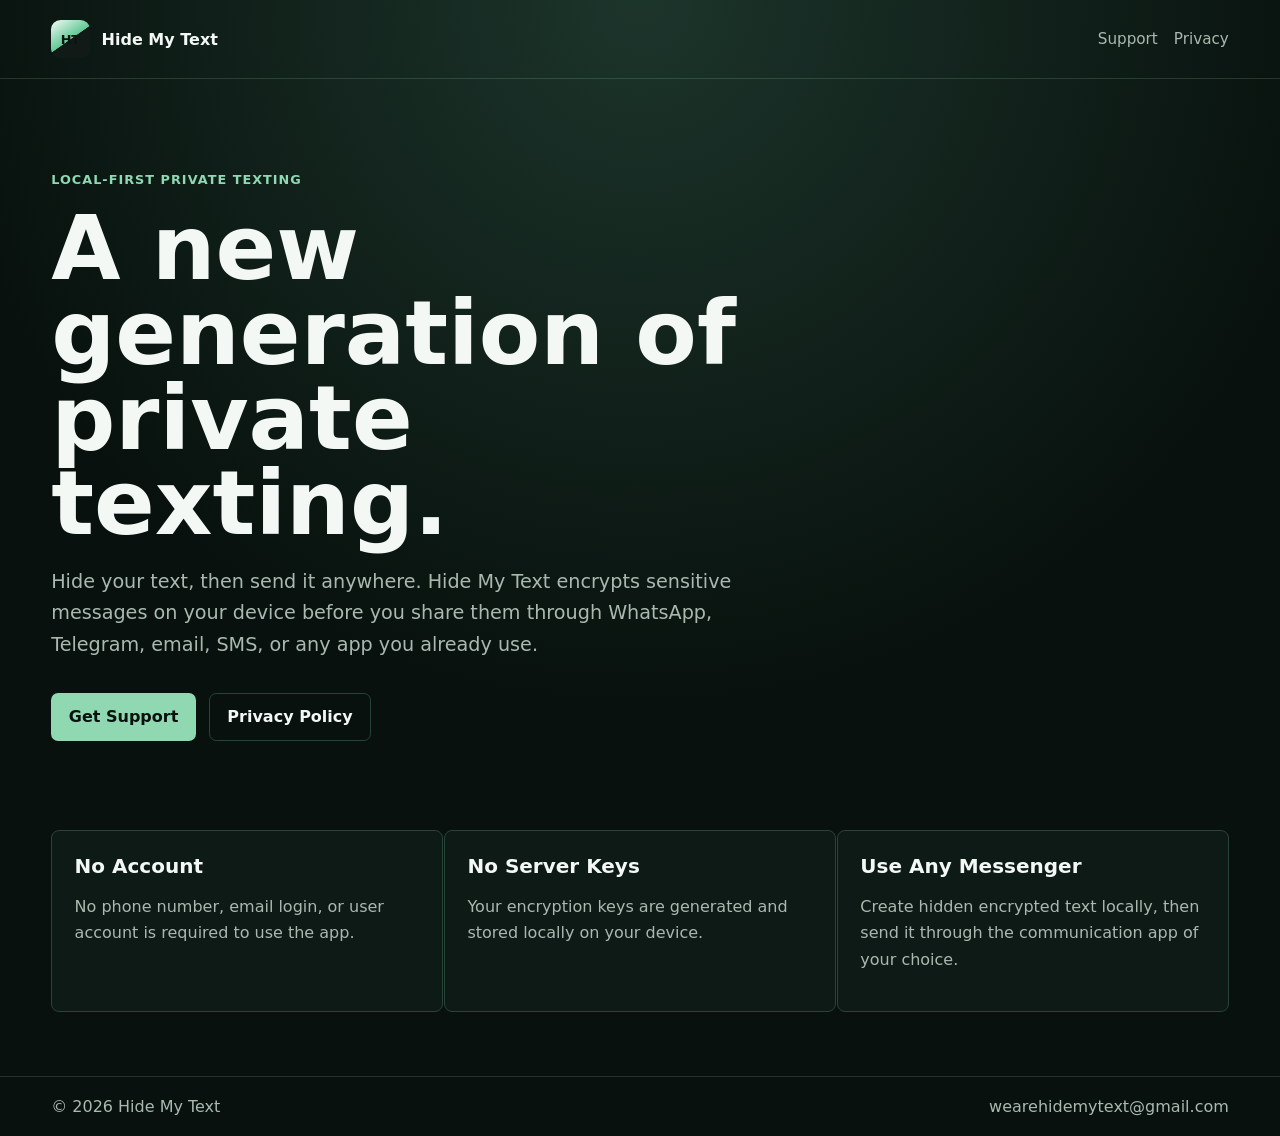
==== index.html @ d315daad "Publish Hide My Text website" ====
<!doctype html>
<html lang="en">
<head>
  <meta charset="utf-8">
  <meta name="viewport" content="width=device-width, initial-scale=1">
  <title>Hide My Text</title>
  <meta name="description" content="Hide My Text helps you encrypt sensitive text locally before sending it through the apps you already use.">
  <link rel="stylesheet" href="styles.css">
</head>
<body>
  <header class="site-header">
    <a class="brand" href="index.html" aria-label="Hide My Text home">
      <span class="brand-mark">HT</span>
      <span>Hide My Text</span>
    </a>
    <nav>
      <a href="support.html">Support</a>
      <a href="privacy.html">Privacy</a>
    </nav>
  </header>

  <main>
    <section class="hero">
      <div>
        <p class="eyebrow">Local-first private texting</p>
        <h1>A new generation of private texting.</h1>
        <p class="lead">Hide your text, then send it anywhere. Hide My Text encrypts sensitive messages on your device before you share them through WhatsApp, Telegram, email, SMS, or any app you already use.</p>
        <div class="actions">
          <a class="button" href="support.html">Get Support</a>
          <a class="button secondary" href="privacy.html">Privacy Policy</a>
        </div>
      </div>
    </section>

    <section class="features" aria-label="Core principles">
      <article>
        <h2>No Account</h2>
        <p>No phone number, email login, or user account is required to use the app.</p>
      </article>
      <article>
        <h2>No Server Keys</h2>
        <p>Your encryption keys are generated and stored locally on your device.</p>
      </article>
      <article>
        <h2>Use Any Messenger</h2>
        <p>Create hidden encrypted text locally, then send it through the communication app of your choice.</p>
      </article>
    </section>
  </main>

  <footer>
    <span>© 2026 Hide My Text</span>
    <a href="mailto:wearehidemytext@gmail.com">wearehidemytext@gmail.com</a>
  </footer>
</body>
</html>
---- styles.css ----
:root {
  color-scheme: dark;
  --bg: #08110d;
  --panel: #101d17;
  --panel-2: #162820;
  --text: #f3f8f5;
  --muted: #a9b9b0;
  --line: #284338;
  --accent: #8fd8b2;
  --accent-strong: #5cc891;
}

* {
  box-sizing: border-box;
}

body {
  margin: 0;
  min-height: 100vh;
  font-family: Inter, ui-sans-serif, system-ui, -apple-system, BlinkMacSystemFont, "Segoe UI", sans-serif;
  background: radial-gradient(circle at 50% 0%, #1c352b 0%, var(--bg) 44rem);
  color: var(--text);
}

a {
  color: inherit;
}

.site-header {
  display: flex;
  align-items: center;
  justify-content: space-between;
  gap: 1rem;
  padding: 1.25rem clamp(1rem, 4vw, 4rem);
  border-bottom: 1px solid rgba(143, 216, 178, 0.18);
}

.brand {
  display: inline-flex;
  align-items: center;
  gap: 0.75rem;
  font-weight: 800;
  text-decoration: none;
}

.brand-mark {
  display: grid;
  width: 2.4rem;
  height: 2.4rem;
  place-items: center;
  border-radius: 0.6rem;
  background: linear-gradient(145deg, #f7fbf8, #61c996 50%, #111a17 51%);
  color: #0b1510;
  font-size: 0.8rem;
  font-weight: 900;
}

nav {
  display: flex;
  gap: 1rem;
  color: var(--muted);
  font-size: 0.95rem;
}

nav a,
footer a {
  text-decoration: none;
}

nav a:hover,
footer a:hover {
  color: var(--accent);
}

.hero {
  display: grid;
  min-height: 70vh;
  align-items: center;
  padding: clamp(3rem, 7vw, 7rem) clamp(1rem, 4vw, 4rem);
}

.hero > div,
.page {
  width: min(960px, 100%);
}

.eyebrow {
  margin: 0 0 1rem;
  color: var(--accent);
  font-weight: 700;
  text-transform: uppercase;
  letter-spacing: 0.08em;
  font-size: 0.8rem;
}

h1 {
  margin: 0;
  max-width: 760px;
  font-size: clamp(2.6rem, 8vw, 5.6rem);
  line-height: 0.95;
  letter-spacing: 0;
}

h2 {
  margin: 0 0 0.75rem;
  font-size: 1.25rem;
}

h3 {
  margin: 1.4rem 0 0.4rem;
  color: var(--accent);
  font-size: 1rem;
}

p {
  line-height: 1.65;
}

.lead {
  max-width: 720px;
  color: var(--muted);
  font-size: 1.2rem;
}

.actions {
  display: flex;
  flex-wrap: wrap;
  gap: 0.8rem;
  margin-top: 2rem;
}

.button {
  display: inline-flex;
  align-items: center;
  min-height: 3rem;
  padding: 0 1.1rem;
  border-radius: 0.45rem;
  background: var(--accent);
  color: #08110d;
  font-weight: 800;
  text-decoration: none;
}

.button.secondary {
  background: transparent;
  color: var(--text);
  border: 1px solid var(--line);
}

.features {
  display: grid;
  grid-template-columns: repeat(3, minmax(0, 1fr));
  gap: 1px;
  padding: 0 clamp(1rem, 4vw, 4rem) 4rem;
}

.features article,
.contact-panel,
.content-list {
  background: rgba(16, 29, 23, 0.86);
  border: 1px solid var(--line);
  border-radius: 0.5rem;
  padding: 1.4rem;
}

.features p,
.content-list p,
.updated {
  color: var(--muted);
}

.page {
  margin: 0 auto;
  padding: clamp(2.5rem, 6vw, 5rem) 1rem;
}

.page h1 {
  font-size: clamp(2.4rem, 6vw, 4.5rem);
  margin-bottom: 1rem;
}

.contact-panel {
  margin: 2rem 0;
}

.contact-panel a {
  color: var(--accent);
  font-weight: 800;
}

.content-list {
  margin-top: 1.5rem;
}

.content-list h2:not(:first-child) {
  margin-top: 2rem;
}

.content-list a {
  color: var(--accent);
}

footer {
  display: flex;
  justify-content: space-between;
  gap: 1rem;
  padding: 1.25rem clamp(1rem, 4vw, 4rem);
  color: var(--muted);
  border-top: 1px solid rgba(143, 216, 178, 0.18);
}

@media (max-width: 720px) {
  .site-header,
  footer {
    align-items: flex-start;
    flex-direction: column;
  }

  .features {
    grid-template-columns: 1fr;
  }
}
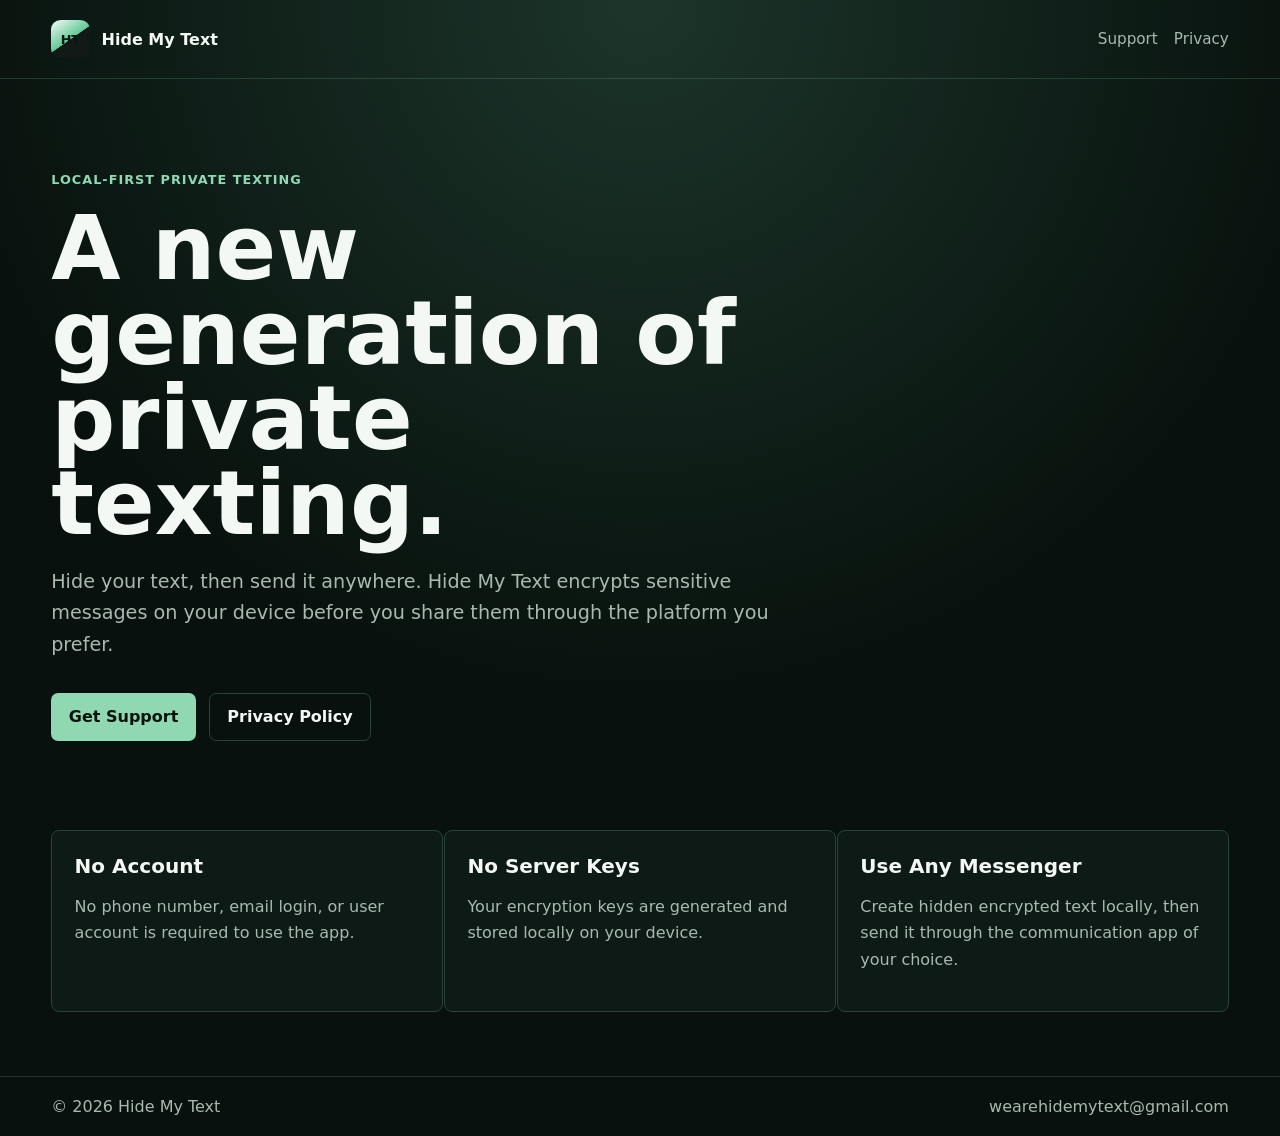
==== commit ef336bcc: "Remove third-party brand mentions from website copy" ====
--- a/index.html
+++ b/index.html
@@ -24,7 +24,7 @@
       <div>
         <p class="eyebrow">Local-first private texting</p>
         <h1>A new generation of private texting.</h1>
-        <p class="lead">Hide your text, then send it anywhere. Hide My Text encrypts sensitive messages on your device before you share them through WhatsApp, Telegram, email, SMS, or any app you already use.</p>
+        <p class="lead">Hide your text, then send it anywhere. Hide My Text encrypts sensitive messages on your device before you share them through the platform you prefer.</p>
         <div class="actions">
           <a class="button" href="support.html">Get Support</a>
           <a class="button secondary" href="privacy.html">Privacy Policy</a>
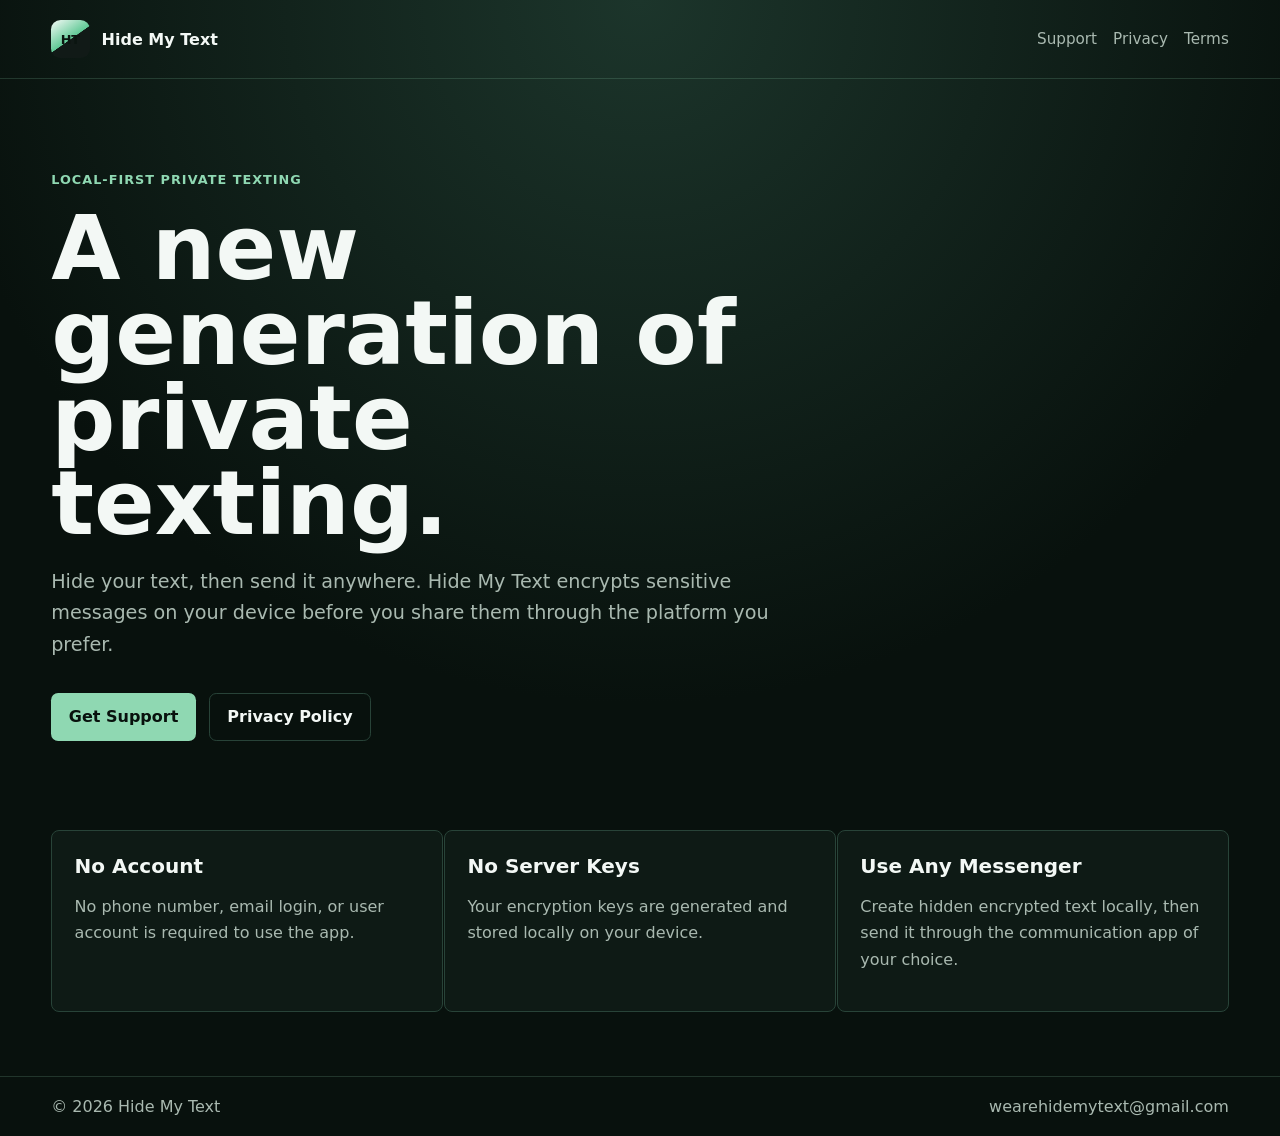
==== commit 5f6c9862: "Add subscription terms page" ====
--- a/index.html
+++ b/index.html
@@ -16,6 +16,7 @@
     <nav>
       <a href="support.html">Support</a>
       <a href="privacy.html">Privacy</a>
+      <a href="terms.html">Terms</a>
     </nav>
   </header>
 
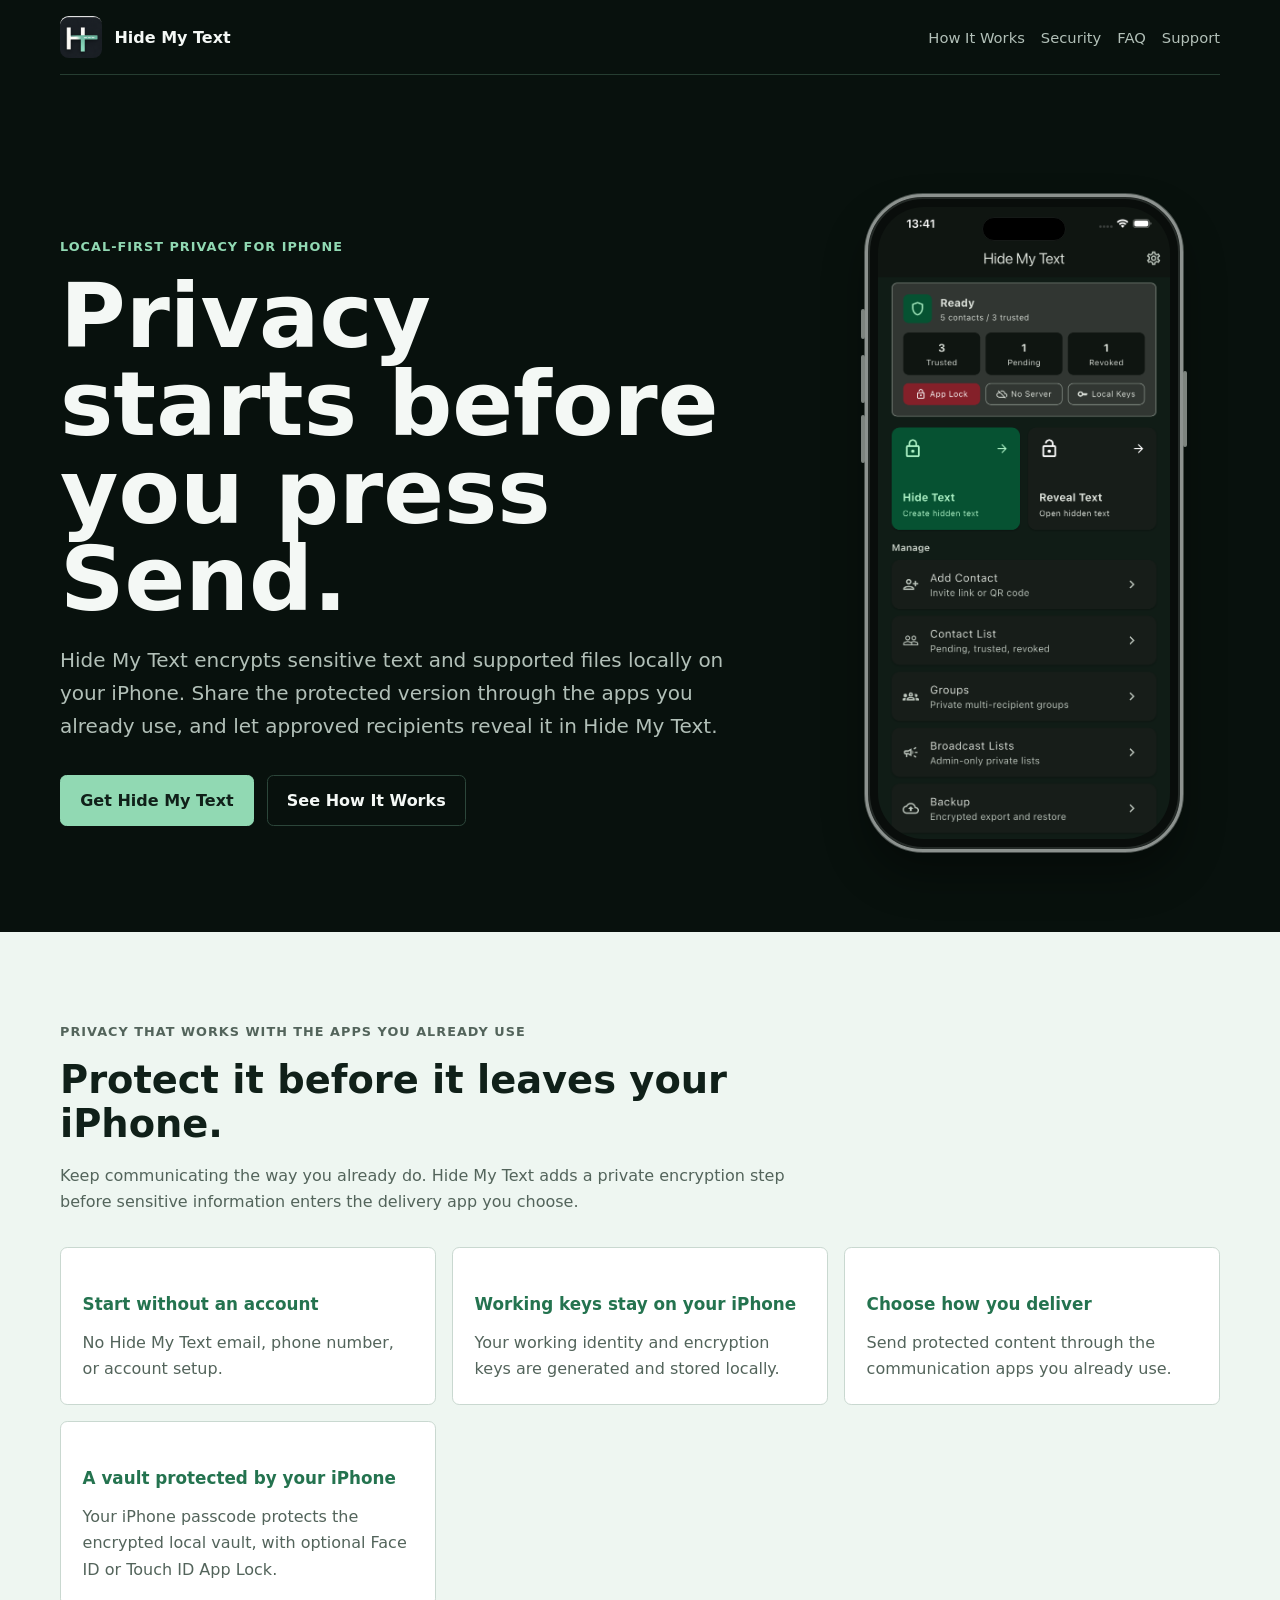
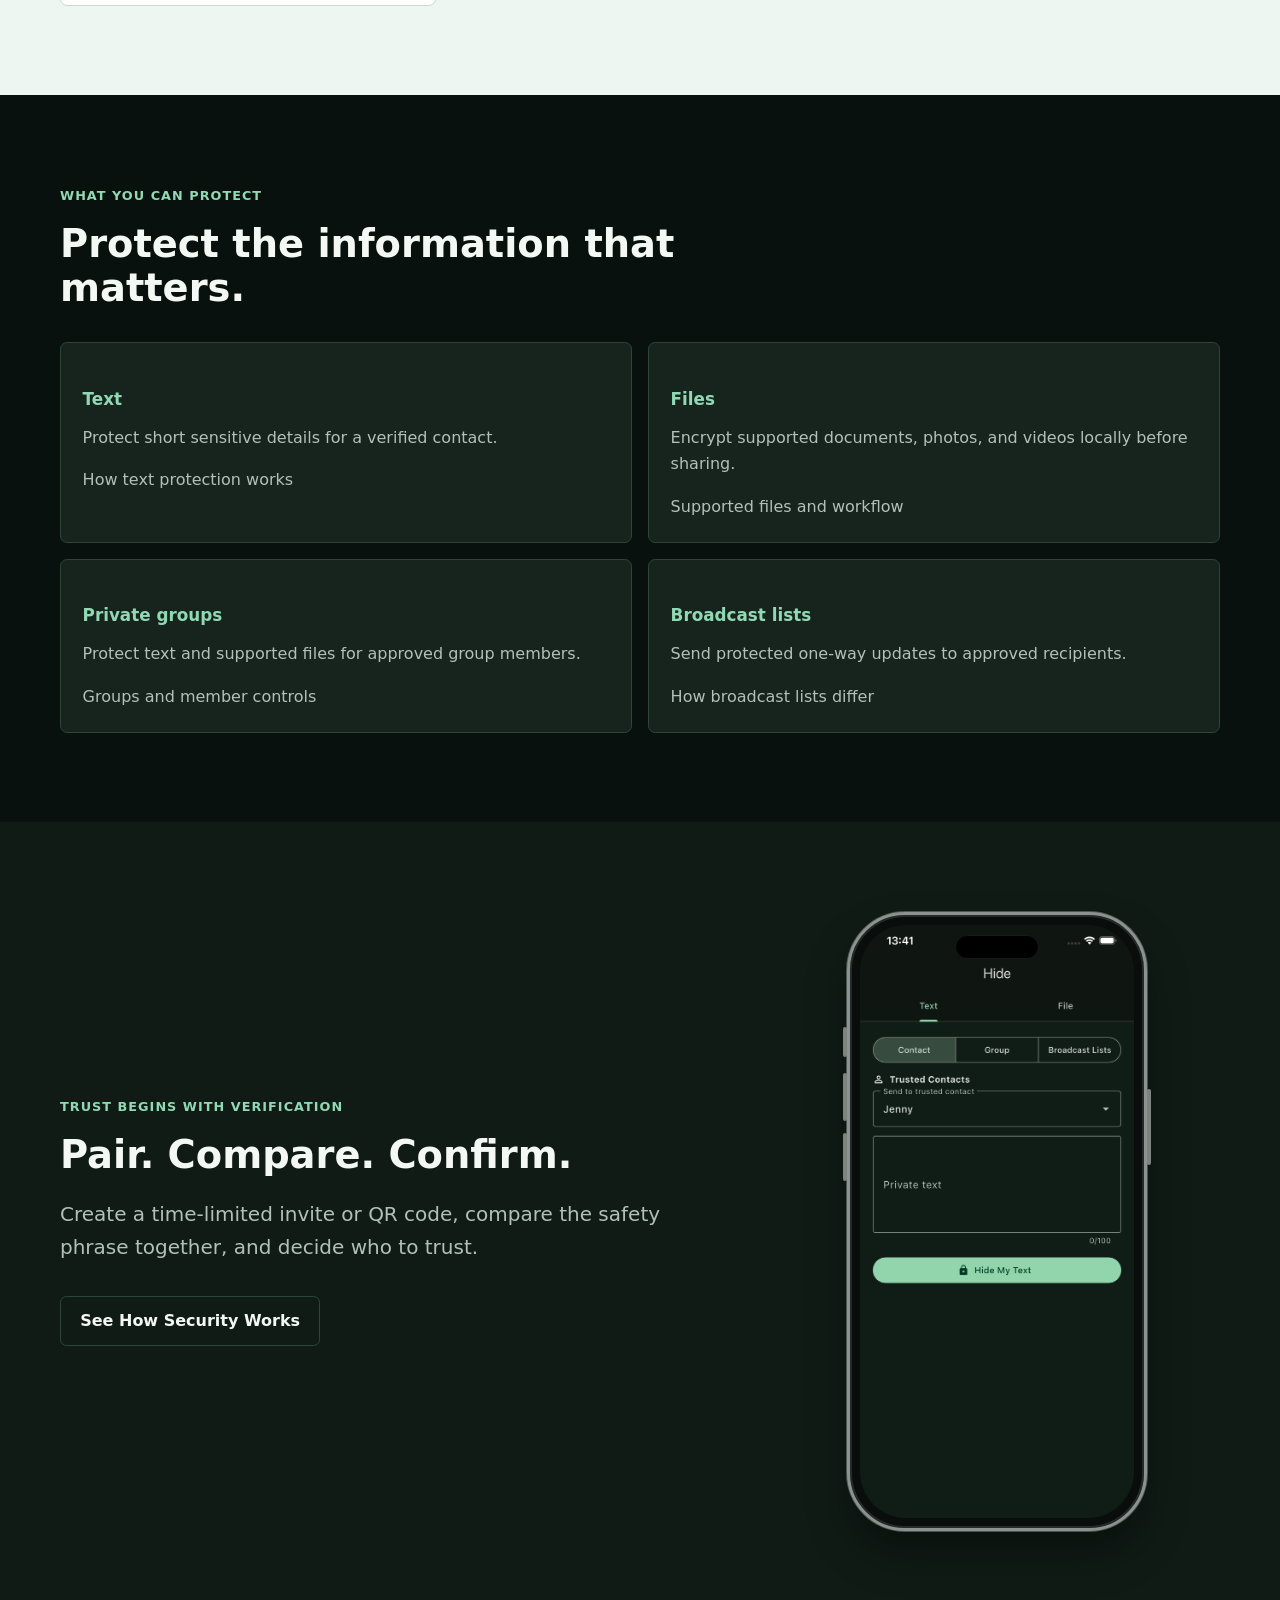
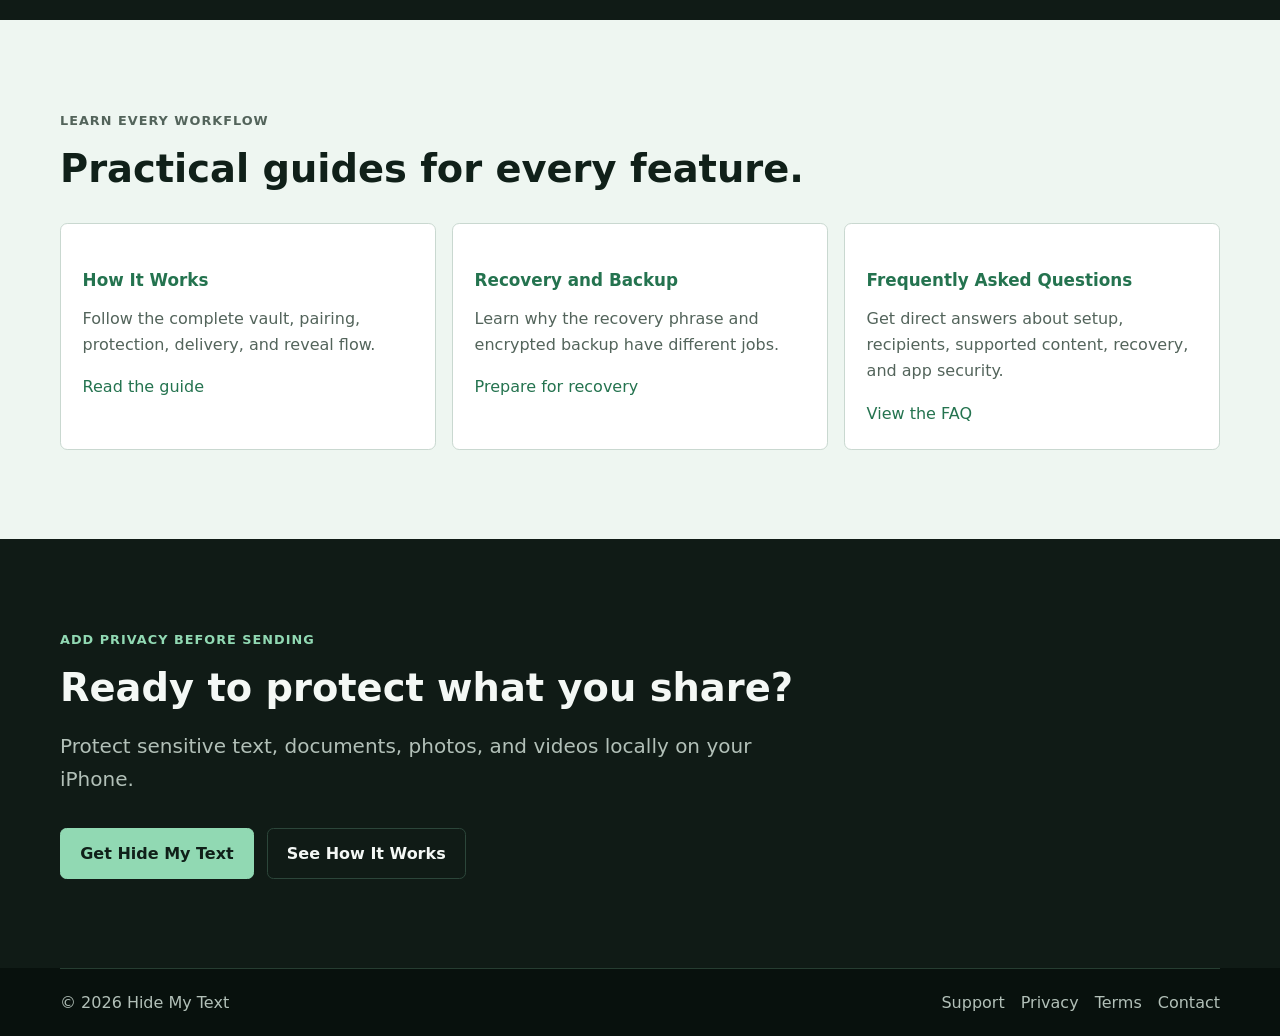
==== commit a35721f0: "update-public-site" ====
--- a/index.html
+++ b/index.html
@@ -3,55 +3,217 @@
 <head>
   <meta charset="utf-8">
   <meta name="viewport" content="width=device-width, initial-scale=1">
-  <title>Hide My Text</title>
-  <meta name="description" content="Hide My Text helps you encrypt sensitive text locally before sending it through the apps you already use.">
+  <title>Hide My Text for iPhone: Encrypt Before You Share</title>
+  <meta name="description" content="Encrypt sensitive text and supported files locally on your iPhone before sharing them through the apps you already use. No Hide My Text account is required.">
+  <link rel="canonical" href="https://asafs88-solutions.github.io/hide-my-text-site/">
+  <link rel="icon" type="image/png" href="assets/app-icon.png">
+  <meta property="og:type" content="website">
+  <meta property="og:site_name" content="Hide My Text">
+  <meta property="og:title" content="Hide My Text: Privacy Starts Before You Press Send">
+  <meta property="og:description" content="Encrypt sensitive text and supported files locally on your iPhone before sharing.">
+  <meta property="og:url" content="https://asafs88-solutions.github.io/hide-my-text-site/">
+  <meta property="og:image" content="https://asafs88-solutions.github.io/hide-my-text-site/assets/app-icon.png">
+  <meta name="twitter:card" content="summary">
+  <meta name="twitter:title" content="Hide My Text">
+  <meta name="twitter:description" content="Privacy starts before you press Send. Encrypt sensitive text and supported files locally on iPhone.">
+  <meta name="twitter:image" content="https://asafs88-solutions.github.io/hide-my-text-site/assets/app-icon.png">
   <link rel="stylesheet" href="styles.css">
+  <script type="application/ld+json">
+  {
+    "@context": "https://schema.org",
+    "@graph": [
+      {
+        "@type": "WebSite",
+        "@id": "https://asafs88-solutions.github.io/hide-my-text-site/#website",
+        "url": "https://asafs88-solutions.github.io/hide-my-text-site/",
+        "name": "Hide My Text",
+        "description": "Encrypt sensitive text and supported files locally on iPhone before sharing."
+      },
+      {
+        "@type": "SoftwareApplication",
+        "@id": "https://asafs88-solutions.github.io/hide-my-text-site/#app",
+        "name": "Hide My Text",
+        "url": "https://asafs88-solutions.github.io/hide-my-text-site/",
+        "downloadUrl": "https://apps.apple.com/app/id6783043802",
+        "image": "https://asafs88-solutions.github.io/hide-my-text-site/assets/app-icon.png",
+        "applicationCategory": "UtilitiesApplication",
+        "operatingSystem": "iOS 16 or later",
+        "description": "Encrypt sensitive text and supported files locally on iPhone before sharing them through the apps you already use.",
+        "offers": {
+          "@type": "Offer",
+          "price": "0",
+          "priceCurrency": "USD"
+        }
+      }
+    ]
+  }
+  </script>
 </head>
 <body>
+  <a class="skip-link" href="#main">Skip to content</a>
   <header class="site-header">
     <a class="brand" href="index.html" aria-label="Hide My Text home">
-      <span class="brand-mark">HT</span>
+      <img src="assets/app-icon.png" width="1024" height="1024" alt="">
       <span>Hide My Text</span>
     </a>
-    <nav>
+    <nav aria-label="Main navigation">
+      <a href="how-it-works.html">How It Works</a>
+      <a href="security.html">Security</a>
+      <a href="faq.html">FAQ</a>
+      <a href="support.html">Support</a>
+    </nav>
+  </header>
+
+  <main id="main">
+    <section class="hero">
+      <div class="hero-copy">
+        <p class="eyebrow">Local-first privacy for iPhone</p>
+        <h1>Privacy starts before you press Send.</h1>
+        <p class="lead">Hide My Text encrypts sensitive text and supported files locally on your iPhone. Share the protected version through the apps you already use, and let approved recipients reveal it in Hide My Text.</p>
+        <div class="actions">
+          <a class="button" href="https://apps.apple.com/app/id6783043802">Get Hide My Text</a>
+          <a class="button secondary" href="how-it-works.html">See How It Works</a>
+        </div>
+      </div>
+      <div class="hero-media">
+        <div class="iphone-frame">
+          <span class="iphone-island" aria-hidden="true"></span>
+          <span class="iphone-button iphone-button-action" aria-hidden="true"></span>
+          <span class="iphone-button iphone-button-volume-up" aria-hidden="true"></span>
+          <span class="iphone-button iphone-button-volume-down" aria-hidden="true"></span>
+          <span class="iphone-button iphone-button-side" aria-hidden="true"></span>
+          <img src="assets/home-screen.png" width="1284" height="2778" alt="Hide My Text home screen on iPhone showing local privacy controls and protected sharing actions">
+        </div>
+      </div>
+    </section>
+
+    <section class="band light" aria-labelledby="principles-title">
+      <div class="band-inner">
+        <div class="section-heading">
+          <p class="eyebrow">Privacy that works with the apps you already use</p>
+          <h2 id="principles-title">Protect it before it leaves your iPhone.</h2>
+          <p>Keep communicating the way you already do. Hide My Text adds a private encryption step before sensitive information enters the delivery app you choose.</p>
+        </div>
+        <div class="principles">
+          <article>
+            <h3>Start without an account</h3>
+            <p>No Hide My Text email, phone number, or account setup.</p>
+          </article>
+          <article>
+            <h3>Working keys stay on your iPhone</h3>
+            <p>Your working identity and encryption keys are generated and stored locally.</p>
+          </article>
+          <article>
+            <h3>Choose how you deliver</h3>
+            <p>Send protected content through the communication apps you already use.</p>
+          </article>
+          <article>
+            <h3>A vault protected by your iPhone</h3>
+            <p>Your iPhone passcode protects the encrypted local vault, with optional Face ID or Touch ID App Lock.</p>
+          </article>
+        </div>
+      </div>
+    </section>
+
+    <section class="band" aria-labelledby="use-cases-title">
+      <div class="band-inner">
+        <div class="section-heading">
+          <p class="eyebrow">What you can protect</p>
+          <h2 id="use-cases-title">Protect the information that matters.</h2>
+        </div>
+        <div class="use-cases">
+          <article>
+            <h3>Text</h3>
+            <p>Protect short sensitive details for a verified contact.</p>
+            <p><a class="text-link" href="encrypt-text.html">How text protection works</a></p>
+          </article>
+          <article>
+            <h3>Files</h3>
+            <p>Encrypt supported documents, photos, and videos locally before sharing.</p>
+            <p><a class="text-link" href="encrypt-files.html">Supported files and workflow</a></p>
+          </article>
+          <article>
+            <h3>Private groups</h3>
+            <p>Protect text and supported files for approved group members.</p>
+            <p><a class="text-link" href="groups-broadcast-lists.html">Groups and member controls</a></p>
+          </article>
+          <article>
+            <h3>Broadcast lists</h3>
+            <p>Send protected one-way updates to approved recipients.</p>
+            <p><a class="text-link" href="groups-broadcast-lists.html#broadcast-lists">How broadcast lists differ</a></p>
+          </article>
+        </div>
+      </div>
+    </section>
+
+    <section class="band muted" aria-labelledby="trust-title">
+      <div class="band-inner split">
+        <div>
+          <p class="eyebrow">Trust begins with verification</p>
+          <h2 id="trust-title">Pair. Compare. Confirm.</h2>
+          <p class="lead">Create a time-limited invite or QR code, compare the safety phrase together, and decide who to trust.</p>
+          <div class="actions">
+            <a class="button secondary" href="security.html">See How Security Works</a>
+          </div>
+        </div>
+        <div class="iphone-frame iphone-frame-secondary">
+          <span class="iphone-island" aria-hidden="true"></span>
+          <span class="iphone-button iphone-button-action" aria-hidden="true"></span>
+          <span class="iphone-button iphone-button-volume-up" aria-hidden="true"></span>
+          <span class="iphone-button iphone-button-volume-down" aria-hidden="true"></span>
+          <span class="iphone-button iphone-button-side" aria-hidden="true"></span>
+          <img src="assets/hide-text-screen.png" width="1284" height="2778" alt="Hide My Text screen for choosing a verified destination and protecting private text">
+        </div>
+      </div>
+    </section>
+
+    <section class="band light" aria-labelledby="guides-title">
+      <div class="band-inner">
+        <div class="section-heading">
+          <p class="eyebrow">Learn every workflow</p>
+          <h2 id="guides-title">Practical guides for every feature.</h2>
+        </div>
+        <div class="guide-grid">
+          <article>
+            <h3>How It Works</h3>
+            <p>Follow the complete vault, pairing, protection, delivery, and reveal flow.</p>
+            <p><a class="text-link" href="how-it-works.html">Read the guide</a></p>
+          </article>
+          <article>
+            <h3>Recovery and Backup</h3>
+            <p>Learn why the recovery phrase and encrypted backup have different jobs.</p>
+            <p><a class="text-link" href="recovery-backup.html">Prepare for recovery</a></p>
+          </article>
+          <article>
+            <h3>Frequently Asked Questions</h3>
+            <p>Get direct answers about setup, recipients, supported content, recovery, and app security.</p>
+            <p><a class="text-link" href="faq.html">View the FAQ</a></p>
+          </article>
+        </div>
+      </div>
+    </section>
+
+    <section class="band muted" aria-labelledby="final-cta-title">
+      <div class="band-inner">
+        <p class="eyebrow">Add privacy before sending</p>
+        <h2 id="final-cta-title">Ready to protect what you share?</h2>
+        <p class="lead">Protect sensitive text, documents, photos, and videos locally on your iPhone.</p>
+        <div class="actions">
+          <a class="button" href="https://apps.apple.com/app/id6783043802">Get Hide My Text</a>
+          <a class="button secondary" href="how-it-works.html">See How It Works</a>
+        </div>
+      </div>
+    </section>
+  </main>
+
+  <footer>
+    <span>&copy; 2026 Hide My Text</span>
+    <div class="footer-links">
       <a href="support.html">Support</a>
       <a href="privacy.html">Privacy</a>
       <a href="terms.html">Terms</a>
-    </nav>
-  </header>
-
-  <main>
-    <section class="hero">
-      <div>
-        <p class="eyebrow">Local-first private texting</p>
-        <h1>A new generation of private texting.</h1>
-        <p class="lead">Hide your text, then send it anywhere. Hide My Text encrypts sensitive messages on your device before you share them through the platform you prefer.</p>
-        <div class="actions">
-          <a class="button" href="support.html">Get Support</a>
-          <a class="button secondary" href="privacy.html">Privacy Policy</a>
-        </div>
-      </div>
-    </section>
-
-    <section class="features" aria-label="Core principles">
-      <article>
-        <h2>No Account</h2>
-        <p>No phone number, email login, or user account is required to use the app.</p>
-      </article>
-      <article>
-        <h2>No Server Keys</h2>
-        <p>Your encryption keys are generated and stored locally on your device.</p>
-      </article>
-      <article>
-        <h2>Use Any Messenger</h2>
-        <p>Create hidden encrypted text locally, then send it through the communication app of your choice.</p>
-      </article>
-    </section>
-  </main>
-
-  <footer>
-    <span>© 2026 Hide My Text</span>
-    <a href="mailto:wearehidemytext@gmail.com">wearehidemytext@gmail.com</a>
+      <a href="mailto:wearehidemytext@gmail.com">Contact</a>
+    </div>
   </footer>
 </body>
 </html>
--- a/styles.css
+++ b/styles.css
@@ -1,115 +1,236 @@
 :root {
   color-scheme: dark;
   --bg: #08110d;
-  --panel: #101d17;
-  --panel-2: #162820;
-  --text: #f3f8f5;
-  --muted: #a9b9b0;
-  --line: #284338;
-  --accent: #8fd8b2;
-  --accent-strong: #5cc891;
+  --surface: #101b16;
+  --surface-raised: #17241e;
+  --surface-light: #eef6f1;
+  --text: #f4f8f5;
+  --text-dark: #102019;
+  --muted: #b2c0b8;
+  --muted-dark: #53645b;
+  --line: #2c463a;
+  --accent: #91d9b3;
+  --accent-strong: #5bc78f;
+  --accent-on-light: #24734f;
+  --cyan: #8bcbd3;
+  --max: 1160px;
 }
 
 * {
   box-sizing: border-box;
+}
+
+html {
+  scroll-behavior: smooth;
 }
 
 body {
   margin: 0;
   min-height: 100vh;
   font-family: Inter, ui-sans-serif, system-ui, -apple-system, BlinkMacSystemFont, "Segoe UI", sans-serif;
-  background: radial-gradient(circle at 50% 0%, #1c352b 0%, var(--bg) 44rem);
+  background: var(--bg);
   color: var(--text);
+}
+
+img {
+  display: block;
+  max-width: 100%;
 }
 
 a {
   color: inherit;
+}
+
+.skip-link {
+  position: absolute;
+  top: -5rem;
+  left: 1rem;
+  z-index: 10;
+  padding: 0.75rem 1rem;
+  background: var(--accent);
+  color: var(--text-dark);
+  font-weight: 800;
+}
+
+.skip-link:focus {
+  top: 1rem;
 }
 
 .site-header {
   display: flex;
   align-items: center;
   justify-content: space-between;
-  gap: 1rem;
-  padding: 1.25rem clamp(1rem, 4vw, 4rem);
-  border-bottom: 1px solid rgba(143, 216, 178, 0.18);
+  gap: 1.25rem;
+  width: min(var(--max), calc(100% - 2rem));
+  margin: 0 auto;
+  padding: 1rem 0;
+  border-bottom: 1px solid rgba(145, 217, 179, 0.22);
 }
 
 .brand {
   display: inline-flex;
   align-items: center;
   gap: 0.75rem;
+  flex: 0 0 auto;
   font-weight: 800;
   text-decoration: none;
 }
 
-.brand-mark {
-  display: grid;
-  width: 2.4rem;
-  height: 2.4rem;
-  place-items: center;
-  border-radius: 0.6rem;
-  background: linear-gradient(145deg, #f7fbf8, #61c996 50%, #111a17 51%);
-  color: #0b1510;
-  font-size: 0.8rem;
-  font-weight: 900;
+.brand img {
+  width: 2.65rem;
+  height: 2.65rem;
+  border-radius: 0.55rem;
 }
 
 nav {
   display: flex;
-  gap: 1rem;
+  align-items: center;
+  justify-content: flex-end;
+  gap: 0.35rem 1rem;
+  flex-wrap: wrap;
   color: var(--muted);
-  font-size: 0.95rem;
+  font-size: 0.92rem;
 }
 
 nav a,
-footer a {
+footer a,
+.text-link {
   text-decoration: none;
 }
 
 nav a:hover,
-footer a:hover {
+nav a:focus-visible,
+nav a[aria-current="page"],
+footer a:hover,
+footer a:focus-visible,
+.text-link:hover,
+.text-link:focus-visible {
   color: var(--accent);
 }
 
 .hero {
   display: grid;
-  min-height: 70vh;
+  grid-template-columns: minmax(0, 1.15fr) minmax(260px, 0.65fr);
   align-items: center;
-  padding: clamp(3rem, 7vw, 7rem) clamp(1rem, 4vw, 4rem);
-}
-
-.hero > div,
-.page {
-  width: min(960px, 100%);
+  gap: clamp(2rem, 6vw, 5rem);
+  width: min(var(--max), calc(100% - 2rem));
+  min-height: 78vh;
+  margin: 0 auto;
+  padding: clamp(3.25rem, 8vw, 7rem) 0 3rem;
+}
+
+.hero-copy {
+  min-width: 0;
+  width: 100%;
+  max-width: 760px;
+}
+
+.hero-media {
+  display: grid;
+  min-width: 0;
+  max-width: 100%;
+  justify-items: center;
+  align-self: center;
+  padding: 1rem 1rem 2rem;
+  overflow: visible;
+}
+
+.iphone-frame {
+  position: relative;
+  width: min(100%, 318px);
+  padding: 10px;
+  border: 3px solid #8c928f;
+  border-radius: 58px;
+  background: #090d0b;
+  box-shadow:
+    0 0 0 1px rgba(238, 244, 240, 0.28),
+    inset 0 0 0 2px #242a27,
+    0 1.5rem 2.5rem rgba(0, 0, 0, 0.35);
+}
+
+.iphone-frame img {
+  display: block;
+  width: 100%;
+  height: auto;
+  border-radius: 46px;
+}
+
+.iphone-island {
+  position: absolute;
+  z-index: 2;
+  top: 20px;
+  left: 50%;
+  width: 84px;
+  height: 24px;
+  border: 1px solid #151917;
+  border-radius: 999px;
+  background: #000;
+  transform: translateX(-50%);
+}
+
+.iphone-button {
+  position: absolute;
+  width: 4px;
+  border-radius: 3px;
+  background: #7d847f;
+}
+
+.iphone-button-action {
+  top: 112px;
+  left: -7px;
+  height: 30px;
+}
+
+.iphone-button-volume-up {
+  top: 158px;
+  left: -7px;
+  height: 48px;
+}
+
+.iphone-button-volume-down {
+  top: 218px;
+  left: -7px;
+  height: 48px;
+}
+
+.iphone-button-side {
+  top: 174px;
+  right: -7px;
+  height: 76px;
 }
 
 .eyebrow {
   margin: 0 0 1rem;
   color: var(--accent);
-  font-weight: 700;
+  font-size: 0.8rem;
+  font-weight: 800;
+  letter-spacing: 0.08em;
   text-transform: uppercase;
-  letter-spacing: 0.08em;
-  font-size: 0.8rem;
+}
+
+h1,
+h2,
+h3 {
+  letter-spacing: 0;
 }
 
 h1 {
   margin: 0;
-  max-width: 760px;
-  font-size: clamp(2.6rem, 8vw, 5.6rem);
-  line-height: 0.95;
-  letter-spacing: 0;
+  max-width: 820px;
+  font-size: clamp(2.65rem, 7vw, 5.6rem);
+  line-height: 0.98;
 }
 
 h2 {
   margin: 0 0 0.75rem;
-  font-size: 1.25rem;
+  font-size: clamp(1.65rem, 3vw, 2.5rem);
+  line-height: 1.15;
 }
 
 h3 {
-  margin: 1.4rem 0 0.4rem;
+  margin: 1.5rem 0 0.45rem;
   color: var(--accent);
-  font-size: 1rem;
+  font-size: 1.05rem;
 }
 
 p {
@@ -117,9 +238,9 @@
 }
 
 .lead {
-  max-width: 720px;
+  max-width: 740px;
   color: var(--muted);
-  font-size: 1.2rem;
+  font-size: clamp(1.05rem, 2vw, 1.25rem);
 }
 
 .actions {
@@ -132,91 +253,353 @@
 .button {
   display: inline-flex;
   align-items: center;
-  min-height: 3rem;
-  padding: 0 1.1rem;
-  border-radius: 0.45rem;
+  justify-content: center;
+  min-height: 3.15rem;
+  padding: 0 1.2rem;
+  border: 1px solid var(--accent);
+  border-radius: 0.4rem;
   background: var(--accent);
-  color: #08110d;
+  color: var(--text-dark);
   font-weight: 800;
   text-decoration: none;
+}
+
+.button:hover,
+.button:focus-visible {
+  background: var(--accent-strong);
+  border-color: var(--accent-strong);
 }
 
 .button.secondary {
   background: transparent;
   color: var(--text);
+  border-color: var(--line);
+}
+
+.button.secondary:hover,
+.button.secondary:focus-visible {
+  border-color: var(--accent);
+  color: var(--accent);
+}
+
+.band {
+  padding: clamp(3.5rem, 7vw, 6rem) 1rem;
+}
+
+.band.light {
+  background: var(--surface-light);
+  color: var(--text-dark);
+}
+
+.band.muted {
+  background: var(--surface);
+}
+
+.band-inner,
+.page {
+  width: min(var(--max), 100%);
+  margin: 0 auto;
+}
+
+.section-heading {
+  max-width: 760px;
+  margin-bottom: 2rem;
+}
+
+.section-heading p,
+.band.light .muted-copy {
+  color: var(--muted-dark);
+}
+
+.band:not(.light) .section-heading .eyebrow {
+  color: var(--accent);
+}
+
+.principles,
+.use-cases,
+.guide-grid,
+.comparison-grid,
+.link-grid {
+  display: grid;
+  gap: 1rem;
+}
+
+.principles {
+  grid-template-columns: repeat(3, minmax(0, 1fr));
+}
+
+.principles article,
+.use-cases article,
+.guide-grid article,
+.comparison-grid article,
+.link-grid a {
+  padding: 1.35rem;
   border: 1px solid var(--line);
-}
-
-.features {
+  border-radius: 0.45rem;
+  background: var(--surface-raised);
+}
+
+.band.light .principles article,
+.band.light .use-cases article,
+.band.light .guide-grid article,
+.band.light .comparison-grid article,
+.band.light .link-grid a {
+  border-color: #c9d8d0;
+  background: #ffffff;
+}
+
+.band.light h3,
+.band.light .text-link,
+.band.light .text-link:hover,
+.band.light .text-link:focus-visible {
+  color: var(--accent-on-light);
+}
+
+.principles p,
+.use-cases p,
+.guide-grid p,
+.comparison-grid p {
+  margin-bottom: 0;
+  color: var(--muted);
+}
+
+.band.light .principles p,
+.band.light .use-cases p,
+.band.light .guide-grid p,
+.band.light .comparison-grid p {
+  color: var(--muted-dark);
+}
+
+.use-cases {
+  grid-template-columns: repeat(2, minmax(0, 1fr));
+}
+
+.guide-grid {
+  grid-template-columns: repeat(3, minmax(0, 1fr));
+}
+
+.comparison-grid {
+  grid-template-columns: repeat(2, minmax(0, 1fr));
+}
+
+.split {
   display: grid;
-  grid-template-columns: repeat(3, minmax(0, 1fr));
-  gap: 1px;
-  padding: 0 clamp(1rem, 4vw, 4rem) 4rem;
-}
-
-.features article,
-.contact-panel,
-.content-list {
-  background: rgba(16, 29, 23, 0.86);
-  border: 1px solid var(--line);
-  border-radius: 0.5rem;
-  padding: 1.4rem;
-}
-
-.features p,
-.content-list p,
-.updated {
+  grid-template-columns: minmax(0, 1fr) minmax(240px, 0.7fr);
+  align-items: center;
+  gap: clamp(2rem, 6vw, 5rem);
+}
+
+.product-shot {
+  display: block;
+  width: min(100%, 330px);
+  height: auto;
+  margin-inline: auto;
+  border-radius: 2rem;
+  filter: drop-shadow(0 1.25rem 2rem rgba(0, 0, 0, 0.28));
+}
+
+.iphone-frame-secondary {
+  width: min(100%, 300px);
+  margin-inline: auto;
+}
+
+.steps {
+  margin: 2rem 0;
+  padding: 0;
+  list-style: none;
+  counter-reset: steps;
+}
+
+.steps li {
+  position: relative;
+  min-height: 3rem;
+  margin: 0 0 1.2rem;
+  padding-left: 3.6rem;
+  counter-increment: steps;
+}
+
+.steps li::before {
+  content: counter(steps);
+  position: absolute;
+  top: 0;
+  left: 0;
+  display: grid;
+  width: 2.45rem;
+  height: 2.45rem;
+  place-items: center;
+  border-radius: 50%;
+  background: var(--accent);
+  color: var(--text-dark);
+  font-weight: 900;
+}
+
+.page {
+  padding: clamp(3rem, 7vw, 6rem) 1rem;
+}
+
+.page > header {
+  max-width: 820px;
+  margin-bottom: 2.5rem;
+}
+
+.page h1 {
+  margin-bottom: 1rem;
+  max-width: 760px;
+  font-size: clamp(2.25rem, 4vw, 3.5rem);
+  line-height: 1.06;
+}
+
+.content {
+  max-width: 860px;
+}
+
+.content section {
+  margin-top: 2.5rem;
+  padding-top: 2.5rem;
+  border-top: 1px solid var(--line);
+}
+
+.content > section:first-child {
+  margin-top: 0;
+}
+
+.content p,
+.updated,
+.muted-copy {
   color: var(--muted);
 }
 
-.page {
-  margin: 0 auto;
-  padding: clamp(2.5rem, 6vw, 5rem) 1rem;
-}
-
-.page h1 {
-  font-size: clamp(2.4rem, 6vw, 4.5rem);
-  margin-bottom: 1rem;
+.content ul {
+  padding-left: 1.25rem;
+  color: var(--muted);
+  line-height: 1.7;
 }
 
 .contact-panel {
   margin: 2rem 0;
-}
-
-.contact-panel a {
+  padding: 1.35rem;
+  border: 1px solid var(--line);
+  border-radius: 0.45rem;
+  background: var(--surface-raised);
+}
+
+.contact-panel a,
+.content a:not(.button) {
   color: var(--accent);
+  font-weight: 750;
+}
+
+.callout {
+  margin: 2rem 0;
+  padding: 1.25rem;
+  border-left: 4px solid var(--cyan);
+  background: var(--surface-raised);
+}
+
+.callout p:last-child {
+  margin-bottom: 0;
+}
+
+.link-grid {
+  grid-template-columns: repeat(2, minmax(0, 1fr));
+}
+
+.link-grid a {
+  display: block;
+  color: var(--text);
   font-weight: 800;
-}
-
-.content-list {
-  margin-top: 1.5rem;
-}
-
-.content-list h2:not(:first-child) {
-  margin-top: 2rem;
-}
-
-.content-list a {
+  text-decoration: none;
+}
+
+.link-grid a:hover,
+.link-grid a:focus-visible {
+  border-color: var(--accent);
   color: var(--accent);
+}
+
+details {
+  margin: 0 0 0.75rem;
+  padding: 1rem 1.1rem;
+  border: 1px solid var(--line);
+  border-radius: 0.4rem;
+  background: var(--surface-raised);
+}
+
+summary {
+  cursor: pointer;
+  font-weight: 800;
+}
+
+details p {
+  margin-bottom: 0;
+  color: var(--muted);
+}
+
+strong {
+  color: var(--text);
+}
+
+.band.light strong {
+  color: var(--text-dark);
 }
 
 footer {
   display: flex;
   justify-content: space-between;
   gap: 1rem;
-  padding: 1.25rem clamp(1rem, 4vw, 4rem);
+  flex-wrap: wrap;
+  width: min(var(--max), calc(100% - 2rem));
+  margin: 0 auto;
+  padding: 1.5rem 0;
   color: var(--muted);
-  border-top: 1px solid rgba(143, 216, 178, 0.18);
-}
-
-@media (max-width: 720px) {
-  .site-header,
-  footer {
+  border-top: 1px solid rgba(145, 217, 179, 0.22);
+}
+
+.footer-links {
+  display: flex;
+  gap: 1rem;
+  flex-wrap: wrap;
+}
+
+@media (max-width: 900px) {
+  .hero,
+  .split {
+    grid-template-columns: minmax(0, 1fr);
+  }
+
+  .hero {
+    min-height: auto;
+  }
+
+  .principles,
+  .guide-grid {
+    grid-template-columns: 1fr;
+  }
+}
+
+@media (max-width: 680px) {
+  .site-header {
     align-items: flex-start;
     flex-direction: column;
   }
 
-  .features {
+  nav {
+    justify-content: flex-start;
+  }
+
+  .use-cases,
+  .comparison-grid,
+  .link-grid {
     grid-template-columns: 1fr;
   }
-}
+
+  .iphone-frame {
+    width: min(86vw, 100%, 300px);
+  }
+}
+
+@media (prefers-reduced-motion: reduce) {
+  html {
+    scroll-behavior: auto;
+  }
+}
